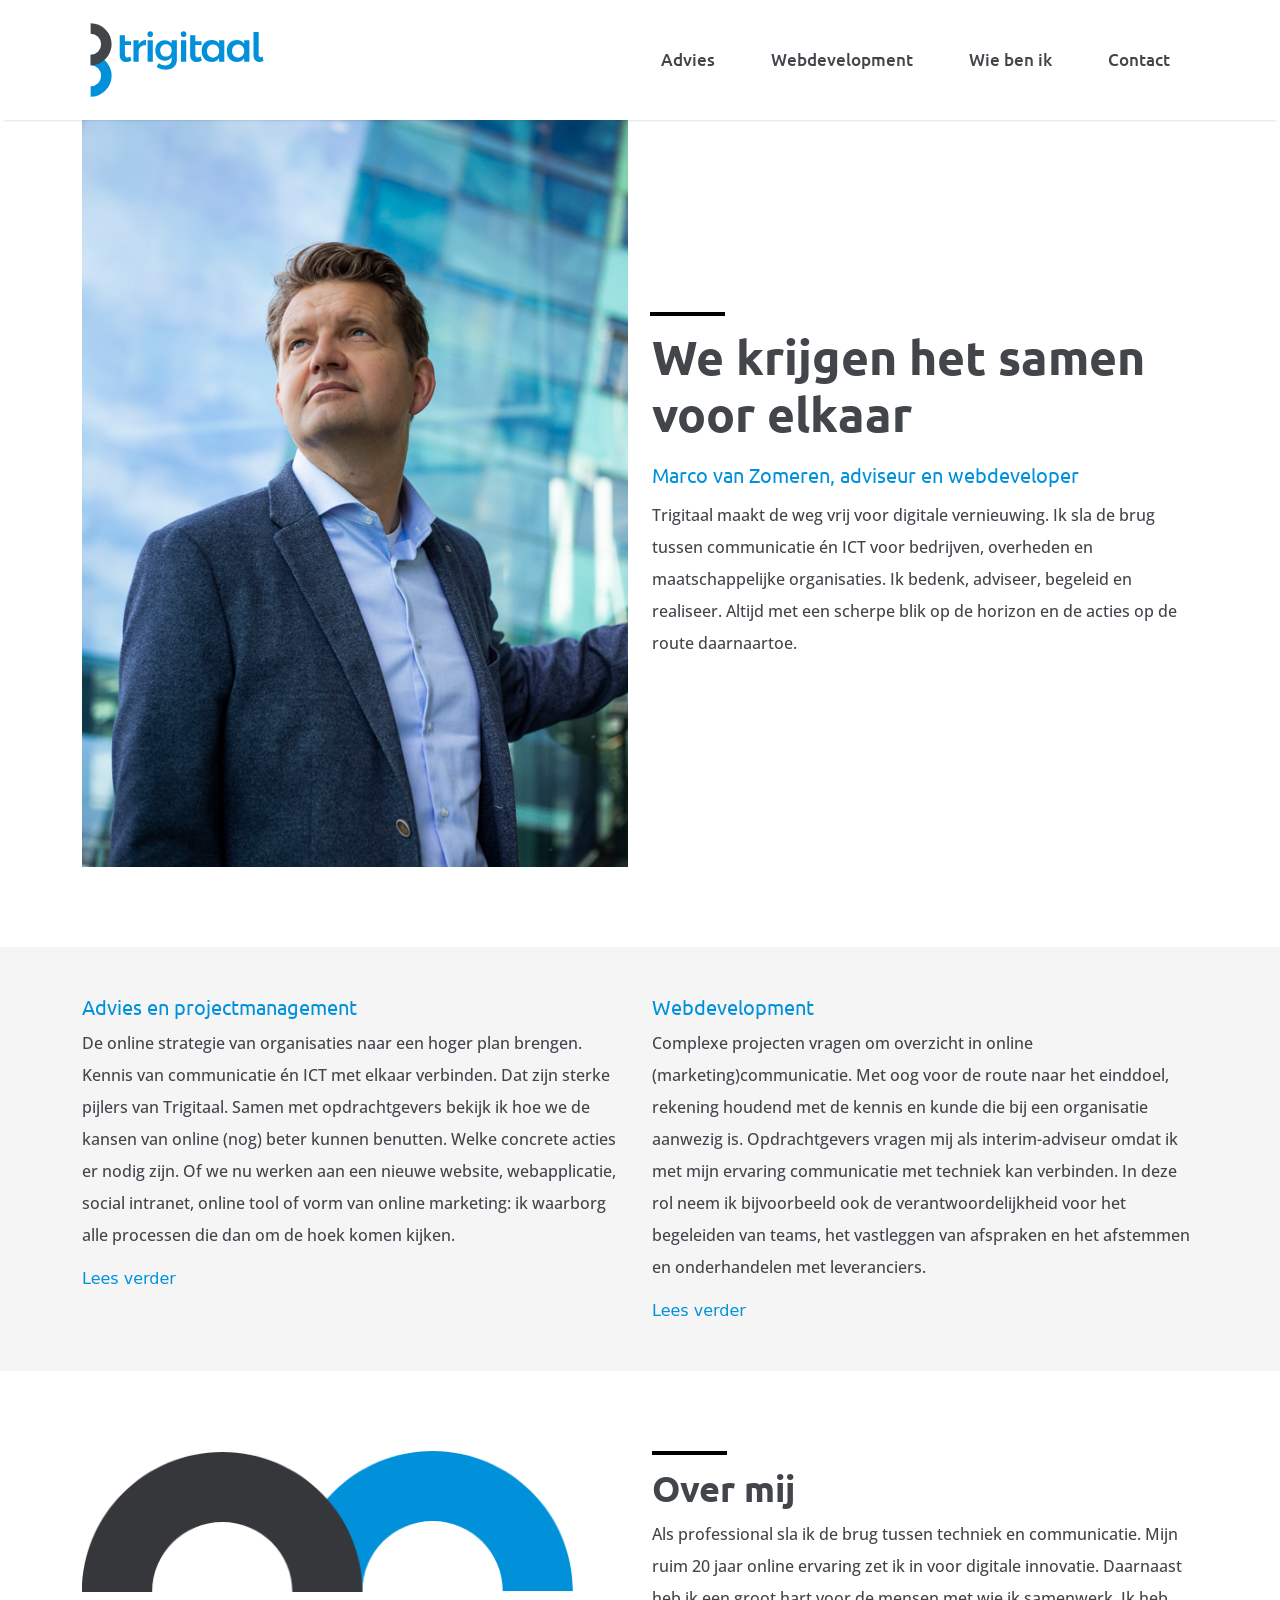
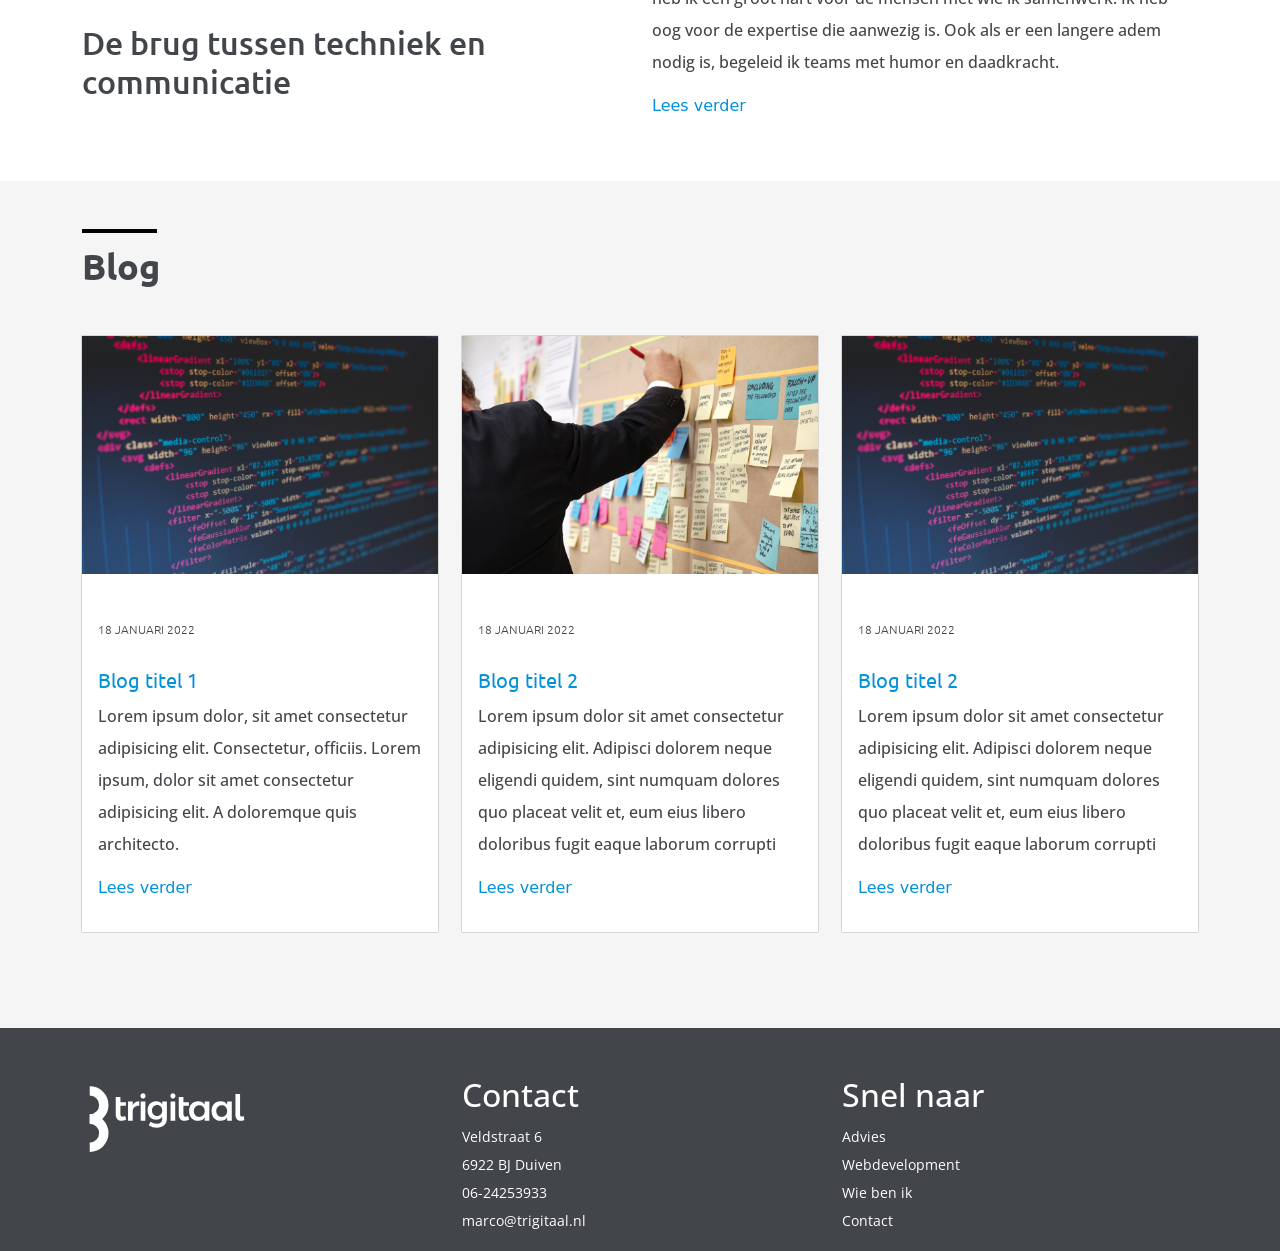
==== index.html @ 18cafe53 "Eerste versie op basis van trigitaal2" ====
<!DOCTYPE html>
<html lang="en">
<head>
    <meta charset="UTF-8">
    <meta http-equiv="X-UA-Compatible" content="IE=edge">
    <meta name="viewport" content="width=device-width, initial-scale=1.0">
    <link rel="shortcut icon" href="assets/images/favicon_trigitaal.ico" type="image/x-icon">
    <link rel="stylesheet" href="assets/css/bootstrap.min.css">
    <link rel="stylesheet" href="style.css">
    <link rel="preconnect" href="https://fonts.googleapis.com"> 
    <link rel="preconnect" href="https://fonts.gstatic.com" crossorigin> 
    <link href="https://fonts.googleapis.com/css2?family=Montserrat:wght@400;600&family=Open+Sans:wght@400&family=Ubuntu:wght@200;300;400;500;700&display=swap" rel="stylesheet">

    <title>Trigitaal - Homepage</title>
</head>
<body>  
  
<header>
    <nav class="navbar navbar-expand-lg navbar-light">
        <div class="container">
            <div class="navbar-brand">   
                <a href="#" class="logo">
                <img src="assets/images/logo-trigitaal.svg" alt="logo">
                </a>
            </div>      
                <button class="navbar-toggler" type="button" data-bs-toggle="collapse" data-bs-target="#mainNavbar" aria-controls="navbarSupportedContent" aria-expanded="false" aria-label="Toggle navigation">
                <span class="navbar-toggler-icon"></span>
                </button>
            <div class="collapse navbar-collapse justify-content-end" id="mainNavbar">
                <ul class="navbar-nav">
                    <li class="nav-item">
                        <a href="#advies" class="nav-link">Advies</a>
                    </li>
                    <li class="nav-item">
                        <a href="#webdevelopment" class="nav-link">Webdevelopment</a>
                    </li>
                    <li class="nav-item">
                        <a href="#wie ben ik" class="nav-link">Wie ben ik</a>
                    </li>
                    <li class="nav-item">
                        <a href="#contact" class="nav-link">Contact</a>
                    </li>
                </ul>
            </div>             
        </div>
    </nav> 
</header>
<main>
    <section class="brandbox">
        <div class="container">  
            <div class="row align-items-center">
                <div class="col-md-6">
                    <img src="assets/images/foto_marco_home.jpg" alt="Foto Marco"  class="img-fluid">
                </div>
                    <div class="col-md-6">  
                        <div class="row">
                            <h1>We krijgen het samen voor elkaar</h1>
                        </div>
                        <div class="row mt-1">
                            <h2>Marco van Zomeren, adviseur en webdeveloper</h2>
                        </div>
                        <div class="row mt-1">
                            <p>Trigitaal maakt de weg vrij voor digitale vernieuwing. Ik sla de brug tussen communicatie én ICT voor bedrijven, overheden en maatschappelijke organisaties. Ik bedenk, adviseer, begeleid en realiseer. Altijd met een scherpe blik op de horizon en de acties op de route daarnaartoe.</p>
                        </div>
                    </div>
            </div>       
        </div>
    </section>
            
    <section class="two-columns block-background-grey">    
        <div class="container">
        <div class="row">
            <div class="col-md-6 mt-5 mb-5">
            <h2>Advies en projectmanagement</h2>
                    <p>De online strategie van organisaties naar een hoger plan brengen. Kennis van communicatie én ICT met elkaar verbinden. Dat zijn sterke pijlers van Trigitaal. Samen met opdrachtgevers bekijk ik hoe we de kansen van online (nog) beter kunnen benutten. Welke concrete acties er nodig zijn. Of we nu werken aan een nieuwe website, webapplicatie, social intranet, online tool of vorm van online marketing: ik waarborg alle processen die dan om de hoek komen kijken.</p>
                        <a href="" class="link">Lees verder</a>
            </div>
            <div class="col-md-6 mt-5 mb-5">                               
                    <h2>Webdevelopment</h2>
                    <p>Complexe projecten vragen om overzicht in online (marketing)communicatie. Met oog voor de route naar het einddoel, rekening houdend met de kennis en kunde die bij een organisatie aanwezig is. Opdrachtgevers vragen mij als interim-adviseur omdat ik met mijn ervaring communicatie met techniek kan verbinden. In deze rol neem ik bijvoorbeeld ook de verantwoordelijkheid voor het begeleiden van teams, het vastleggen van afspraken en het afstemmen en onderhandelen met leveranciers.</p>
                    <a href="" class="link">Lees verder</a>
                </div>
        </div>           
            </div>
    </section> 

    <section class="two-columns">   
        <div class="container mb-5">
            <div class="row">
            <div class="col-md-6">
                <img src="assets/images/brug.png" alt="brug figuur" width="90%"">
                <h4>De brug tussen techniek en communicatie</h4>
            </div>
            <div class="col-md-6">                               
                <h3>Over mij</h3>
                <p>Als professional sla ik de brug tussen techniek en communicatie. Mijn ruim 20 jaar online ervaring zet ik in voor digitale innovatie. Daarnaast heb ik een groot hart voor de mensen met wie ik samenwerk. Ik heb oog voor de expertise die aanwezig is. Ook als er een langere adem nodig is, begeleid ik teams met humor en daadkracht.</p>
                <a href="" class="link">Lees verder</a>
            </div>
            </div>   
        </div>
    </section>  


    <section class="blog block-background-grey pt-5 pb-5">
        <div class="container">
            <h3>Blog</h3>
            <div class="row mt-5">
                <div class="col-lg-4 mb-5">
                    <div class="card">
                        <div class="card-img">
                    <img src="assets/images/programmeercode.jpg" alt="" class="card-img-top">
                    </div>
                    <div class="card-body">
                        <div class="card-date"><h4>18 JANUARI 2022</h4></div>
                       <div class="card-title"><h2>Blog titel 1</h2></div> 
                        <div class="card-text"><p>Lorem ipsum dolor, sit amet consectetur adipisicing elit. Consectetur, officiis. Lorem ipsum, dolor sit amet consectetur adipisicing elit. A doloremque quis architecto. </p></div>
                        <a href="" class="link">Lees verder</a>
                    </div>
                </div>
            </div>
            <div class="col-lg-4 mb-5">
                <div class="card">
                    <div class="card-img">
                    <img src="assets/images/scrumboard.jpg" alt="" class="card-img-top">
                </div>
                    <div class="card-body">
                        <div class="card-date"><h4>18 JANUARI 2022</h4></div>
                       <div class="card-title"><h2>Blog titel 2</h2></div> 
                        <div class="card-text">
                            <p>Lorem ipsum dolor sit amet consectetur adipisicing elit. Adipisci dolorem neque eligendi quidem, sint numquam dolores quo placeat velit et, eum eius libero doloribus fugit eaque laborum corrupti</p></div>
                        <div><a href="" class="link">Lees verder</a></div>
                    </div>
                </div>
            </div>
            <div class="col-lg-4 mb-5">
                <div class="card">
                    <div class="card-img">
                    <img src="assets/images/programmeercode.jpg" alt="" class="card-img-top">
                </div>
                    <div class="card-body">
                        <div class="card-date"><h4>18 JANUARI 2022</h4></div>
                       <div class="card-title"><h2>Blog titel 2</h2></div> 
                        <div class="card-text">
                            <p>Lorem ipsum dolor sit amet consectetur adipisicing elit. Adipisci dolorem neque eligendi quidem, sint numquam dolores quo placeat velit et, eum eius libero doloribus fugit eaque laborum corrupti</p></div>
                        <div><a href="" class="link">Lees verder</a></div>
                    </div>
                </div>
            </div>
        </div>
    </div>
</section>
</main>

  
<footer class="footer">   
    <div class="container">
        <div class="row">
            <div class="col-md-4 mt-5">
                <img src="assets/images/logo-wit.svg" alt="logo" width="170">
            </div>
            <div class="col-md-4 mt-5">                            
            <div><h2>Contact</h2></div>
                <p>Veldstraat 6<br>
                6922 BJ  Duiven<br>
                06-24253933<br>
                marco@trigitaal.nl</p>
            </div>
        
            <div class="col-md-4 mt-5">                            
                <div><h2>Snel naar</h2></div>
                    <p>Advies<br>
                    Webdevelopment<br>
                    Wie ben ik<br>
                    Contact</p>
        </div>
        </div>   
    </div>
</footer>  

    <script src="assets/js/bootstrap.min.js"></script>
    <script src="assets/js/jquery-3.6.0.min.js"></script>
    <script src="assets/js/main-script.js"></script>  

</body>
</html>
---- style.css ----
/* Variables */
:root {
    --color-dark: #42454a;
    --color-lightblue: #0091DA;
    --color-grey: #f5f5f5;
  }

  /* Main */
  
  main p {  
    font-family: "Open Sans", sans-serif;
    font-size: 16px; 
    font-weight: 500;
    line-height: 32px;
    color: var(--color-dark);
  }

  main h1 {
    display: block;
    font-family: "Ubuntu", Helvetica, sans-serif;
    color: var(--color-dark);
    font-weight: 800;
    font-size: 2.25rem;
    margin-left: 0;
    margin-bottom: 1rem;
    margin-top: 4rem;
    padding-top: 2rem;
    
  }

  main h2 {
    font-family: "Ubuntu", Helvetica, sans-serif;
    color: var(--color-lightblue);
    font-weight: 400;
    font-size: 1.25rem;
  }

  main h3 {
    font-family: "Ubuntu", Helvetica, sans-serif;
    color: var(--color-dark);
    font-size: 2.25rem;
    font-weight: 600;
    padding-top: 1rem;
    background-image: url('assets/images/divider_black.png'); 
    background-repeat: no-repeat;
    background-position: top left; 
  }

  main h4 {
    font-family: "Ubuntu", Helvetica, sans-serif;
    color: var(--color-dark);
    font-size: 2rem;
    font-weight: 500;
    margin-top: 2rem;
    margin-bottom:4rem; 
  }  

  a {
    color: var(--color-lightblue);
    text-decoration: none;
  }
	
  a: hover {
    color: var(--color-black);
    text-decoration: none;
  }

  /* Navbar */
	.navbar-light .navbar-nav .nav-link {
    color: var(--color-dark);
    font-family: "Ubuntu", Helvetica, sans-serif; 
    font-size: 17px; 
    font-weight: 500;
    align-items: left;}

  .navbar-light .navbar-toggler {
    border: 0;
    color: #fff;
  }

  .navbar-light .navbar-nav .nav-link:hover{
    color: var(--color-lightblue);  
  }

  .navbar {
    box-shadow: 0 2px 4px -4px var(--color-dark);
  }


	.logo img{width: 190px;margin: 0;}
	  

  /* Block background grey */

  .block-background-grey {
    background-color: var(--color-grey);
  }

  /* Content */
  
  .two-columns {
    margin-top:5rem
  }

  /* Card */
	.card {
    padding:0rem; 
    height: 100%; 
    background-color: #fff;
    border-radius: 0px; 
    box-shadow: 0px 0px 1px var(--color-dark);
    border: 0; 
    
  }
	.card-top {
    position: relative;
  }
	.card-img img{
    border-radius: 0px 0px 0px 0px;
  }
  

  .card-title {
    padding-top:1rem;
  }
	.card-body {
    padding:1rem;
    margin-bottom: 1rem;
  }
  .card h4 {
      font-size: 0.75rem;
      font-weight: 300;
      margin-bottom: 1rem;
      margin-top: 2rem; 
    }  
    
    /* Cases */

    .cases-card-body {
      padding:1rem;
      margin-top: -6rem; 
      margin-bottom: 1rem;
    }
    .cases-card-img-top {
      width: initial;
      height: initial;
      margin-top: -26px;
      float: right;  
  }

	  /* Footer */

	.footer {
    background-color: var(--color-dark);
    font-family: "Open Sans", sans-serif;
    font-size: 14px; 
    font-weight: 400;
    line-height: 28px;
    color: #fff;
  }

    /* Media queries*/

  @media (min-width:576px){
    
    
  }

  @media (min-width:768px){

    .navbar-nav > li{
      padding-left:20px;
      padding-right:20px;
    } 
    main h4 {
      font-family: "Ubuntu", Helvetica, sans-serif;
      color: var(--color-dark);
      font-size: 2rem;
      font-weight: 500;
      margin-top: 2rem; 
      margin-bottom: 2rem;
  }
  @media (min-width:992px){
    
      
  }

  @media (min-width:1200px){
    main h1 {
      font-size: 3rem;
      margin-left: 0;
      margin-bottom: 1rem;
      margin-top: 4rem;
      padding-top: 1rem;
      background-image: url('assets/images/divider_black.png'); 
      background-repeat: no-repeat;
      background-position: top left; 
      background-position-y: 0px;
      background-position-x: 10px;
    }  
    
  }

  @media (min-width:1400px){
    .navbar-nav > li{
      padding-left:35px;
      padding-right: 35px;
    }
  
    
  }
  
  @media (min-width:1600px){
   
  
    
  }
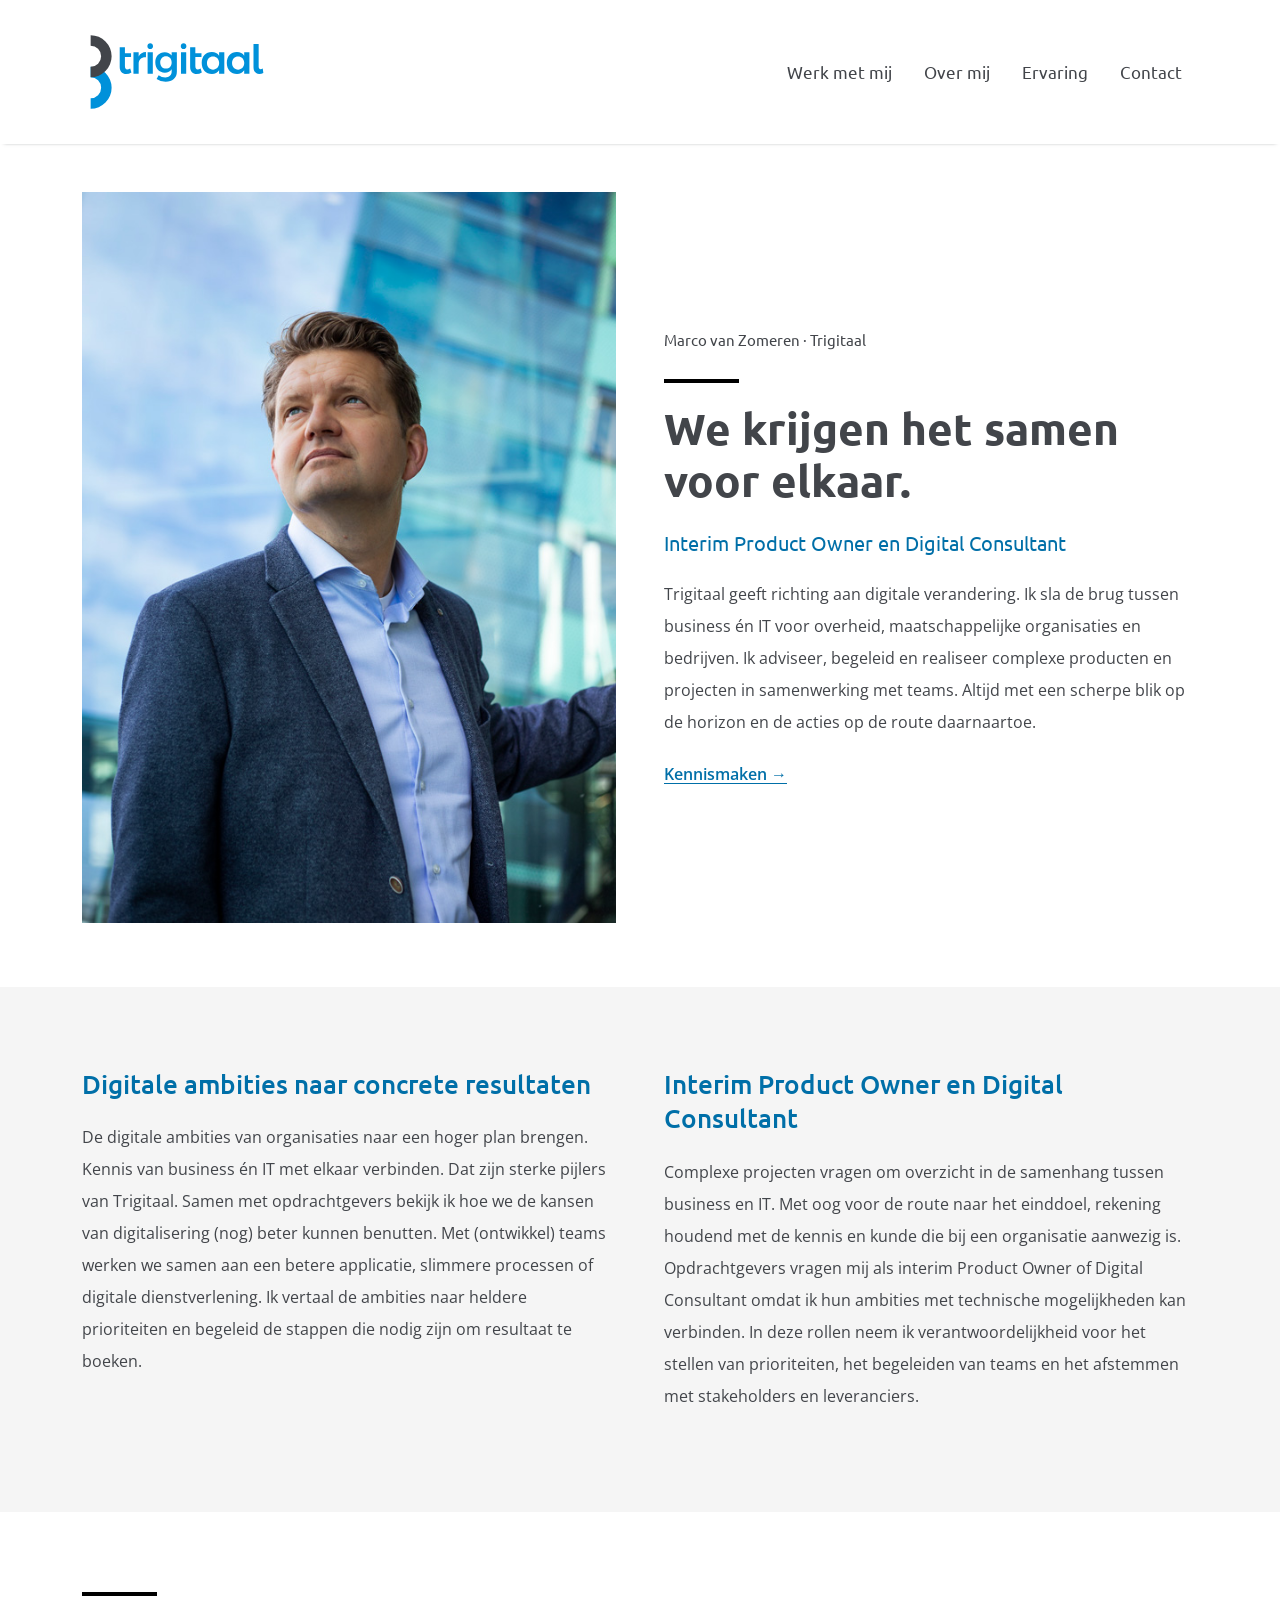
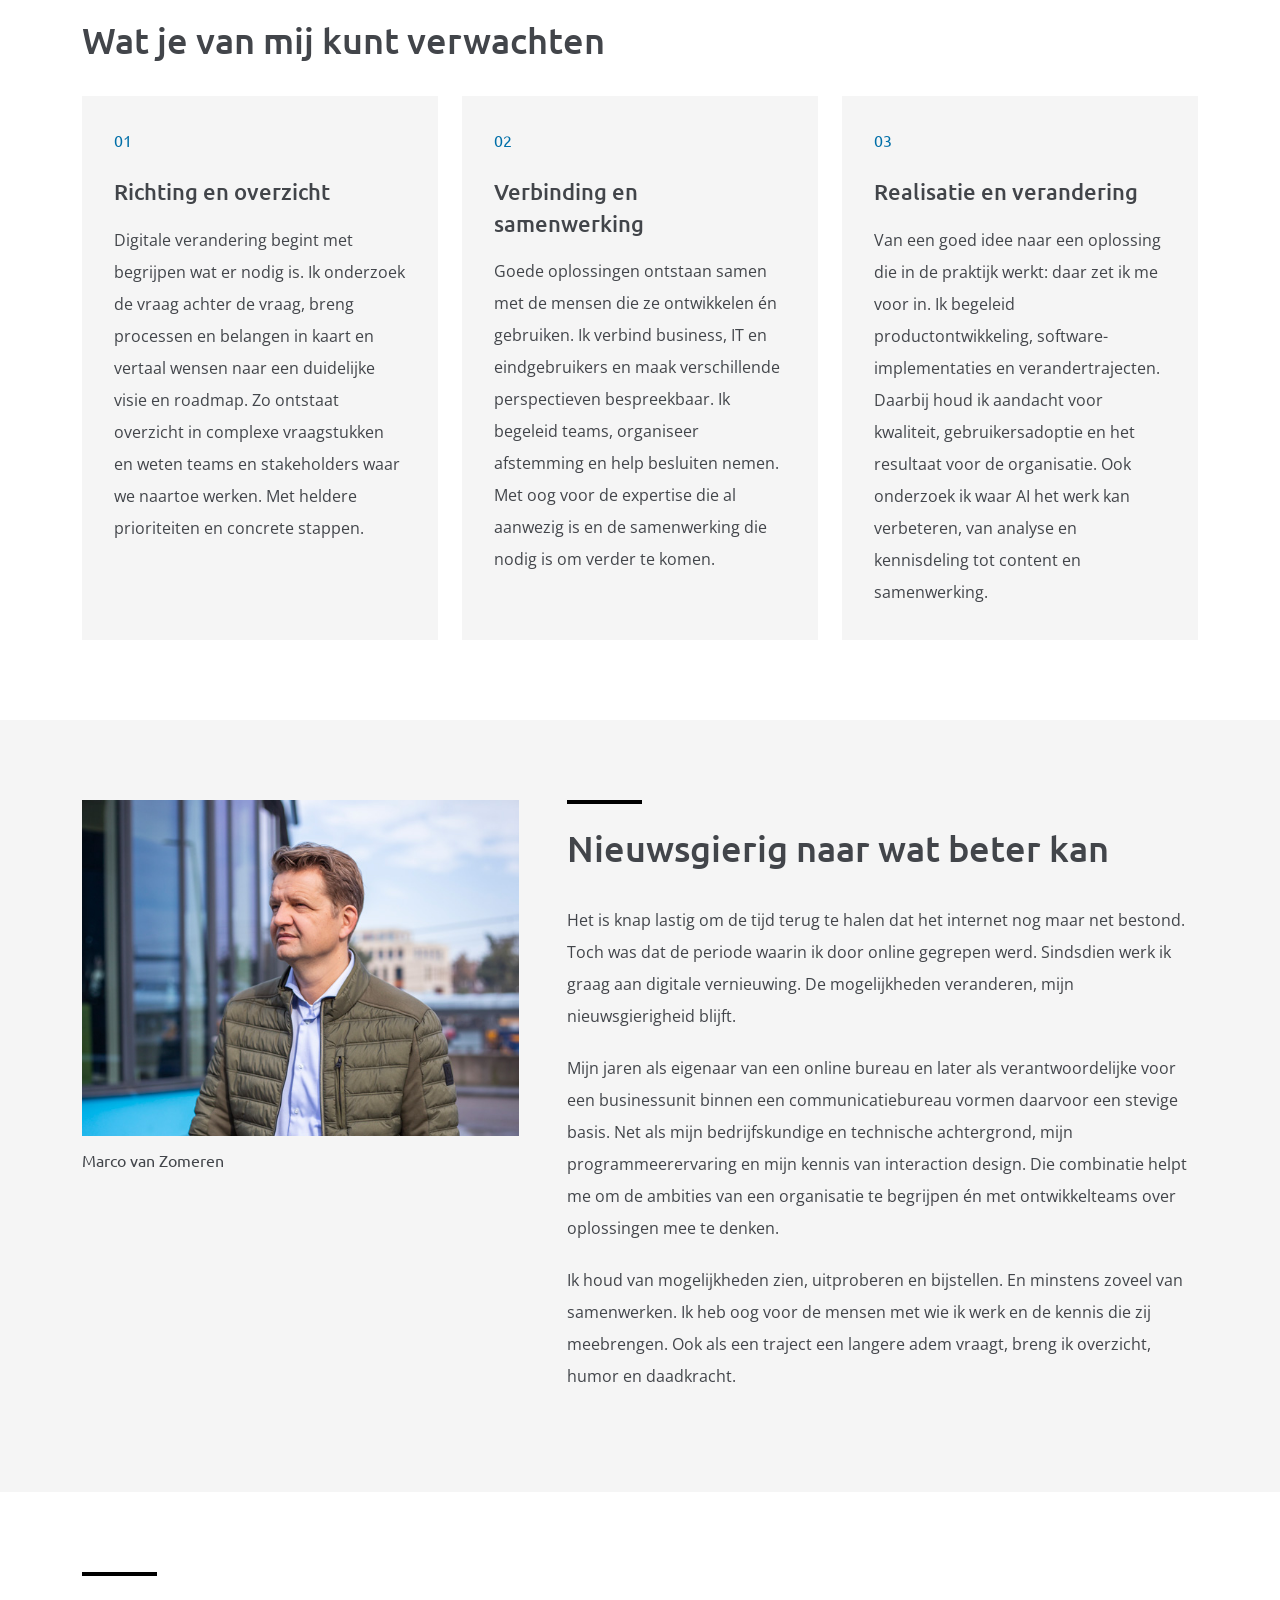
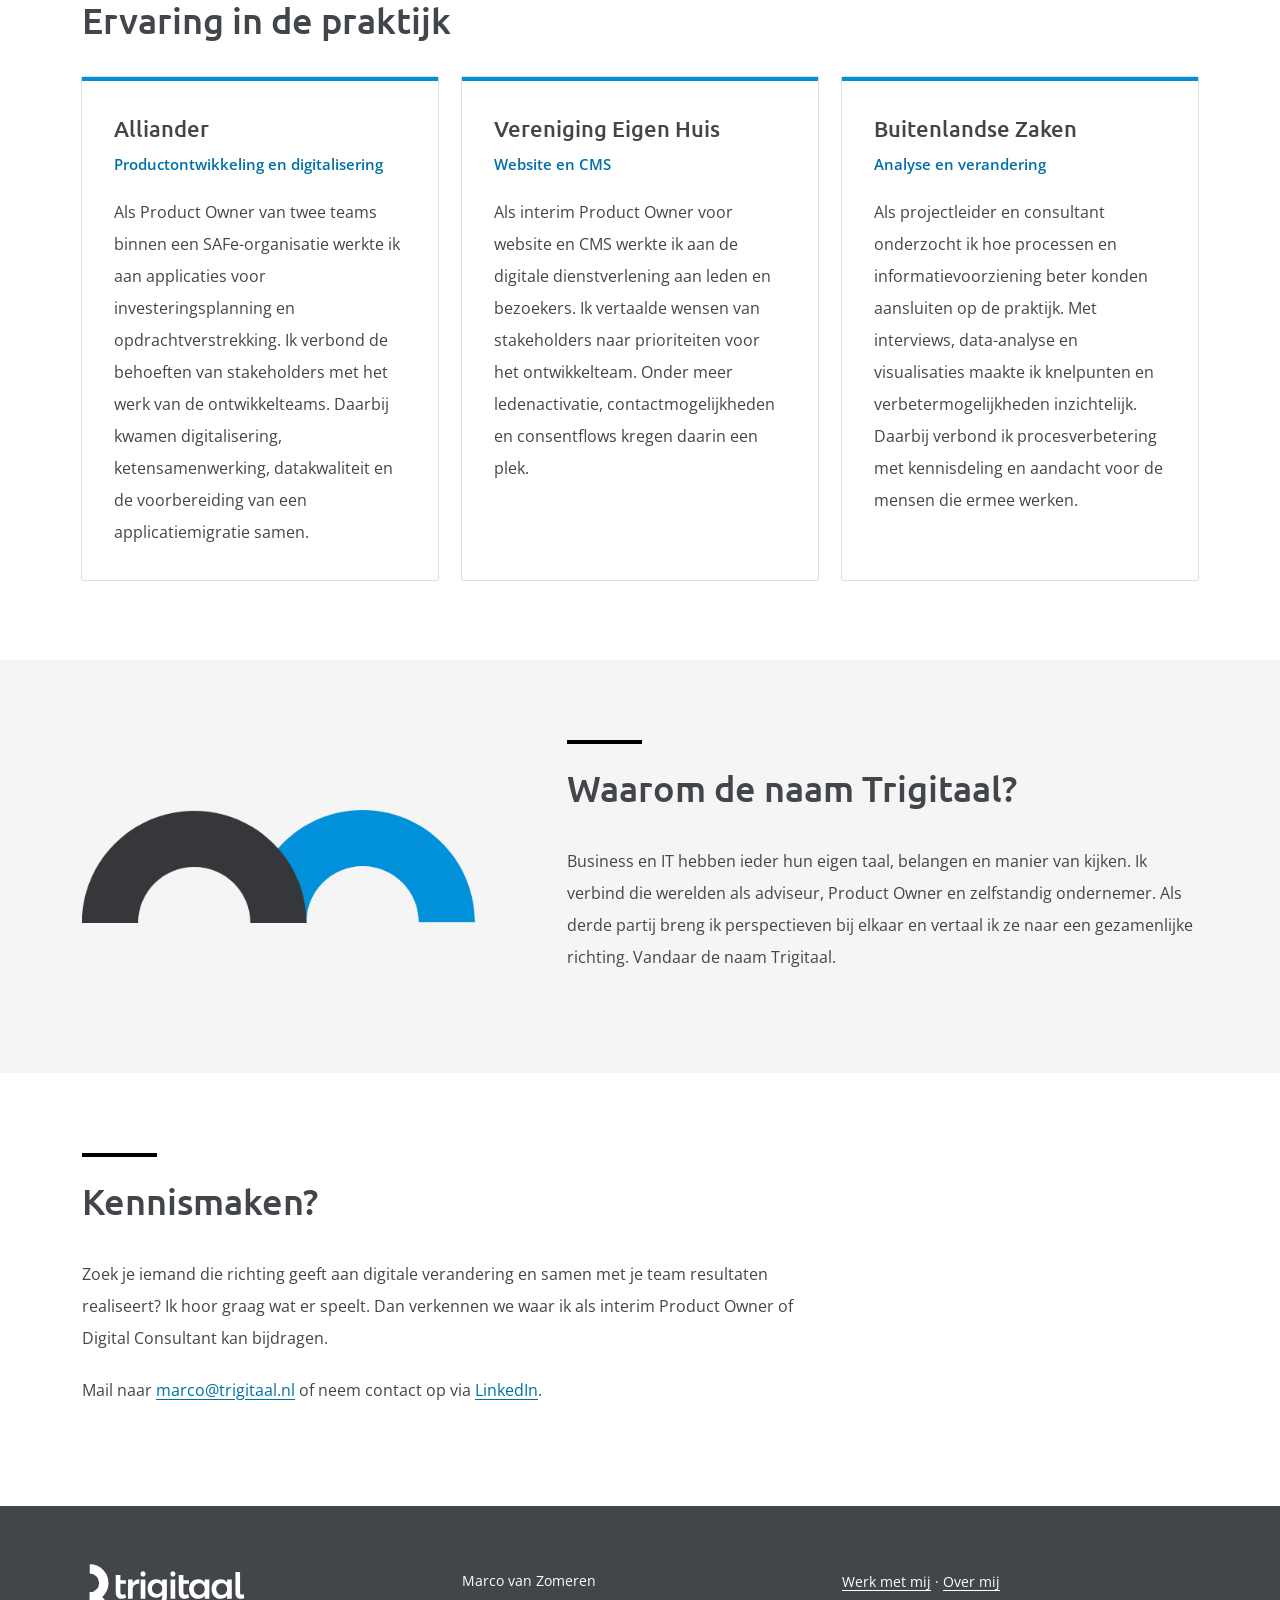
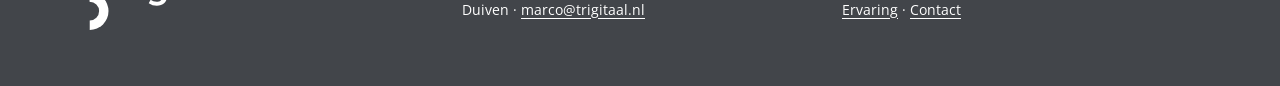
==== commit bc02c9b0: "Maak Trigitaal-onepager met goedgekeurde teksten en cases" ====
--- a/index.html
+++ b/index.html
@@ -1,185 +1,67 @@
 <!DOCTYPE html>
-<html lang="en">
+<html lang="nl">
 <head>
-    <meta charset="UTF-8">
-    <meta http-equiv="X-UA-Compatible" content="IE=edge">
-    <meta name="viewport" content="width=device-width, initial-scale=1.0">
-    <link rel="shortcut icon" href="assets/images/favicon_trigitaal.ico" type="image/x-icon">
-    <link rel="stylesheet" href="assets/css/bootstrap.min.css">
-    <link rel="stylesheet" href="style.css">
-    <link rel="preconnect" href="https://fonts.googleapis.com"> 
-    <link rel="preconnect" href="https://fonts.gstatic.com" crossorigin> 
-    <link href="https://fonts.googleapis.com/css2?family=Montserrat:wght@400;600&family=Open+Sans:wght@400&family=Ubuntu:wght@200;300;400;500;700&display=swap" rel="stylesheet">
-
-    <title>Trigitaal - Homepage</title>
+  <meta charset="UTF-8">
+  <meta name="viewport" content="width=device-width, initial-scale=1">
+  <title>Trigitaal | Marco van Zomeren — Product Owner en Digital Consultant</title>
+  <meta name="description" content="Marco van Zomeren verbindt business en IT als interim Product Owner en Digital Consultant. Richting, samenwerking en resultaat bij digitale verandering.">
+  <link rel="icon" href="assets/images/favicon_trigitaal.ico">
+  <link rel="stylesheet" href="assets/css/bootstrap.min.css">
+  <link rel="preconnect" href="https://fonts.googleapis.com">
+  <link rel="preconnect" href="https://fonts.gstatic.com" crossorigin>
+  <link href="https://fonts.googleapis.com/css2?family=Open+Sans:wght@400;600&family=Ubuntu:wght@400;500;700&display=swap" rel="stylesheet">
+  <link rel="stylesheet" href="style.css">
 </head>
-<body>  
-  
+<body>
+<a class="skip-link" href="#inhoud">Direct naar inhoud</a>
 <header>
-    <nav class="navbar navbar-expand-lg navbar-light">
-        <div class="container">
-            <div class="navbar-brand">   
-                <a href="#" class="logo">
-                <img src="assets/images/logo-trigitaal.svg" alt="logo">
-                </a>
-            </div>      
-                <button class="navbar-toggler" type="button" data-bs-toggle="collapse" data-bs-target="#mainNavbar" aria-controls="navbarSupportedContent" aria-expanded="false" aria-label="Toggle navigation">
-                <span class="navbar-toggler-icon"></span>
-                </button>
-            <div class="collapse navbar-collapse justify-content-end" id="mainNavbar">
-                <ul class="navbar-nav">
-                    <li class="nav-item">
-                        <a href="#advies" class="nav-link">Advies</a>
-                    </li>
-                    <li class="nav-item">
-                        <a href="#webdevelopment" class="nav-link">Webdevelopment</a>
-                    </li>
-                    <li class="nav-item">
-                        <a href="#wie ben ik" class="nav-link">Wie ben ik</a>
-                    </li>
-                    <li class="nav-item">
-                        <a href="#contact" class="nav-link">Contact</a>
-                    </li>
-                </ul>
-            </div>             
-        </div>
-    </nav> 
+  <nav class="navbar navbar-expand-lg navbar-light" aria-label="Hoofdnavigatie">
+    <div class="container">
+      <a class="navbar-brand logo" href="#inhoud" aria-label="Trigitaal, naar het begin"><img src="assets/images/logo-trigitaal.svg" alt="Trigitaal" width="190"></a>
+      <button class="navbar-toggler" type="button" data-bs-toggle="collapse" data-bs-target="#mainNavbar" aria-controls="mainNavbar" aria-expanded="false" aria-label="Menu openen of sluiten"><span class="navbar-toggler-icon"></span></button>
+      <div class="collapse navbar-collapse justify-content-end" id="mainNavbar"><ul class="navbar-nav"><li class="nav-item"><a class="nav-link" href="#werk-met-mij">Werk met mij</a></li><li class="nav-item"><a class="nav-link" href="#over-mij">Over mij</a></li><li class="nav-item"><a class="nav-link" href="#ervaring">Ervaring</a></li><li class="nav-item"><a class="nav-link" href="#contact">Contact</a></li></ul></div>
+    </div>
+  </nav>
 </header>
-<main>
-    <section class="brandbox">
-        <div class="container">  
-            <div class="row align-items-center">
-                <div class="col-md-6">
-                    <img src="assets/images/foto_marco_home.jpg" alt="Foto Marco"  class="img-fluid">
-                </div>
-                    <div class="col-md-6">  
-                        <div class="row">
-                            <h1>We krijgen het samen voor elkaar</h1>
-                        </div>
-                        <div class="row mt-1">
-                            <h2>Marco van Zomeren, adviseur en webdeveloper</h2>
-                        </div>
-                        <div class="row mt-1">
-                            <p>Trigitaal maakt de weg vrij voor digitale vernieuwing. Ik sla de brug tussen communicatie én ICT voor bedrijven, overheden en maatschappelijke organisaties. Ik bedenk, adviseer, begeleid en realiseer. Altijd met een scherpe blik op de horizon en de acties op de route daarnaartoe.</p>
-                        </div>
-                    </div>
-            </div>       
-        </div>
-    </section>
-            
-    <section class="two-columns block-background-grey">    
-        <div class="container">
-        <div class="row">
-            <div class="col-md-6 mt-5 mb-5">
-            <h2>Advies en projectmanagement</h2>
-                    <p>De online strategie van organisaties naar een hoger plan brengen. Kennis van communicatie én ICT met elkaar verbinden. Dat zijn sterke pijlers van Trigitaal. Samen met opdrachtgevers bekijk ik hoe we de kansen van online (nog) beter kunnen benutten. Welke concrete acties er nodig zijn. Of we nu werken aan een nieuwe website, webapplicatie, social intranet, online tool of vorm van online marketing: ik waarborg alle processen die dan om de hoek komen kijken.</p>
-                        <a href="" class="link">Lees verder</a>
-            </div>
-            <div class="col-md-6 mt-5 mb-5">                               
-                    <h2>Webdevelopment</h2>
-                    <p>Complexe projecten vragen om overzicht in online (marketing)communicatie. Met oog voor de route naar het einddoel, rekening houdend met de kennis en kunde die bij een organisatie aanwezig is. Opdrachtgevers vragen mij als interim-adviseur omdat ik met mijn ervaring communicatie met techniek kan verbinden. In deze rol neem ik bijvoorbeeld ook de verantwoordelijkheid voor het begeleiden van teams, het vastleggen van afspraken en het afstemmen en onderhandelen met leveranciers.</p>
-                    <a href="" class="link">Lees verder</a>
-                </div>
-        </div>           
-            </div>
-    </section> 
-
-    <section class="two-columns">   
-        <div class="container mb-5">
-            <div class="row">
-            <div class="col-md-6">
-                <img src="assets/images/brug.png" alt="brug figuur" width="90%"">
-                <h4>De brug tussen techniek en communicatie</h4>
-            </div>
-            <div class="col-md-6">                               
-                <h3>Over mij</h3>
-                <p>Als professional sla ik de brug tussen techniek en communicatie. Mijn ruim 20 jaar online ervaring zet ik in voor digitale innovatie. Daarnaast heb ik een groot hart voor de mensen met wie ik samenwerk. Ik heb oog voor de expertise die aanwezig is. Ook als er een langere adem nodig is, begeleid ik teams met humor en daadkracht.</p>
-                <a href="" class="link">Lees verder</a>
-            </div>
-            </div>   
-        </div>
-    </section>  
-
-
-    <section class="blog block-background-grey pt-5 pb-5">
-        <div class="container">
-            <h3>Blog</h3>
-            <div class="row mt-5">
-                <div class="col-lg-4 mb-5">
-                    <div class="card">
-                        <div class="card-img">
-                    <img src="assets/images/programmeercode.jpg" alt="" class="card-img-top">
-                    </div>
-                    <div class="card-body">
-                        <div class="card-date"><h4>18 JANUARI 2022</h4></div>
-                       <div class="card-title"><h2>Blog titel 1</h2></div> 
-                        <div class="card-text"><p>Lorem ipsum dolor, sit amet consectetur adipisicing elit. Consectetur, officiis. Lorem ipsum, dolor sit amet consectetur adipisicing elit. A doloremque quis architecto. </p></div>
-                        <a href="" class="link">Lees verder</a>
-                    </div>
-                </div>
-            </div>
-            <div class="col-lg-4 mb-5">
-                <div class="card">
-                    <div class="card-img">
-                    <img src="assets/images/scrumboard.jpg" alt="" class="card-img-top">
-                </div>
-                    <div class="card-body">
-                        <div class="card-date"><h4>18 JANUARI 2022</h4></div>
-                       <div class="card-title"><h2>Blog titel 2</h2></div> 
-                        <div class="card-text">
-                            <p>Lorem ipsum dolor sit amet consectetur adipisicing elit. Adipisci dolorem neque eligendi quidem, sint numquam dolores quo placeat velit et, eum eius libero doloribus fugit eaque laborum corrupti</p></div>
-                        <div><a href="" class="link">Lees verder</a></div>
-                    </div>
-                </div>
-            </div>
-            <div class="col-lg-4 mb-5">
-                <div class="card">
-                    <div class="card-img">
-                    <img src="assets/images/programmeercode.jpg" alt="" class="card-img-top">
-                </div>
-                    <div class="card-body">
-                        <div class="card-date"><h4>18 JANUARI 2022</h4></div>
-                       <div class="card-title"><h2>Blog titel 2</h2></div> 
-                        <div class="card-text">
-                            <p>Lorem ipsum dolor sit amet consectetur adipisicing elit. Adipisci dolorem neque eligendi quidem, sint numquam dolores quo placeat velit et, eum eius libero doloribus fugit eaque laborum corrupti</p></div>
-                        <div><a href="" class="link">Lees verder</a></div>
-                    </div>
-                </div>
-            </div>
-        </div>
-    </div>
-</section>
+<main id="inhoud" tabindex="-1">
+  <section class="brandbox" aria-labelledby="intro-title">
+    <div class="container"><div class="row align-items-center g-4 g-lg-5">
+      <div class="col-md-6"><img class="hero-photo" src="assets/images/foto_marco_home.jpg" alt="Marco van Zomeren" width="600" height="821" fetchpriority="high"></div>
+      <div class="col-md-6 hero-copy"><p class="eyebrow">Marco van Zomeren · Trigitaal</p><h1 id="intro-title">We krijgen het samen voor elkaar.</h1><p class="role">Interim Product Owner en Digital Consultant</p><p>Trigitaal geeft richting aan digitale verandering. Ik sla de brug tussen business én IT voor overheid, maatschappelijke organisaties en bedrijven. Ik adviseer, begeleid en realiseer complexe producten en projecten in samenwerking met teams. Altijd met een scherpe blik op de horizon en de acties op de route daarnaartoe.</p><a class="contact-link" href="#contact">Kennismaken <span aria-hidden="true">→</span></a></div>
+    </div></div>
+  </section>
+  <section id="werk-met-mij" class="section block-background-grey" aria-label="Werk met mij">
+    <div class="container"><div class="row g-4 g-lg-5"><article class="col-lg-6"><h2>Digitale ambities naar concrete resultaten</h2><p>De digitale ambities van organisaties naar een hoger plan brengen. Kennis van business én IT met elkaar verbinden. Dat zijn sterke pijlers van Trigitaal. Samen met opdrachtgevers bekijk ik hoe we de kansen van digitalisering (nog) beter kunnen benutten. Met (ontwikkel) teams werken we samen aan een betere applicatie, slimmere processen of digitale dienstverlening. Ik vertaal de ambities naar heldere prioriteiten en begeleid de stappen die nodig zijn om resultaat te boeken.</p></article>
+<article class="col-lg-6"><h2>Interim Product Owner en Digital Consultant</h2><p>Complexe projecten vragen om overzicht in de samenhang tussen business en IT. Met oog voor de route naar het einddoel, rekening houdend met de kennis en kunde die bij een organisatie aanwezig is. Opdrachtgevers vragen mij als interim Product Owner of Digital Consultant omdat ik hun ambities met technische mogelijkheden kan verbinden. In deze rollen neem ik verantwoordelijkheid voor het stellen van prioriteiten, het begeleiden van teams en het afstemmen met stakeholders en leveranciers.</p></article></div></div>
+  </section>
+  <section class="section" aria-labelledby="verwachten-title">
+    <div class="container"><h2 class="section-title" id="verwachten-title">Wat je van mij kunt verwachten</h2><div class="row g-4"><div class="col-lg-4"><article class="card contribution"><div class="card-body"><span class="card-number" aria-hidden="true">01</span><h3>Richting en overzicht</h3><p>Digitale verandering begint met begrijpen wat er nodig is. Ik onderzoek de vraag achter de vraag, breng processen en belangen in kaart en vertaal wensen naar een duidelijke visie en roadmap. Zo ontstaat overzicht in complexe vraagstukken en weten teams en stakeholders waar we naartoe werken. Met heldere prioriteiten en concrete stappen.</p></div></article></div>
+<div class="col-lg-4"><article class="card contribution"><div class="card-body"><span class="card-number" aria-hidden="true">02</span><h3>Verbinding en samenwerking</h3><p>Goede oplossingen ontstaan samen met de mensen die ze ontwikkelen én gebruiken. Ik verbind business, IT en eindgebruikers en maak verschillende perspectieven bespreekbaar. Ik begeleid teams, organiseer afstemming en help besluiten nemen. Met oog voor de expertise die al aanwezig is en de samenwerking die nodig is om verder te komen.</p></div></article></div>
+<div class="col-lg-4"><article class="card contribution"><div class="card-body"><span class="card-number" aria-hidden="true">03</span><h3>Realisatie en verandering</h3><p>Van een goed idee naar een oplossing die in de praktijk werkt: daar zet ik me voor in. Ik begeleid productontwikkeling, software-implementaties en verandertrajecten. Daarbij houd ik aandacht voor kwaliteit, gebruikersadoptie en het resultaat voor de organisatie. Ook onderzoek ik waar AI het werk kan verbeteren, van analyse en kennisdeling tot content en samenwerking.</p></div></article></div></div></div>
+  </section>
+  <section id="over-mij" class="section block-background-grey" aria-labelledby="over-title">
+    <div class="container"><div class="row g-4 g-lg-5 align-items-start">
+      <div class="col-lg-5"><figure><img class="about-photo" src="assets/images/foto_marco_wiebenik.jpg" alt="Portret van Marco van Zomeren" width="600" height="462" loading="lazy"><figcaption>Marco van Zomeren</figcaption></figure></div>
+      <div class="col-lg-7"><h2 class="section-title" id="over-title">Nieuwsgierig naar wat beter kan</h2><p>Het is knap lastig om de tijd terug te halen dat het internet nog maar net bestond. Toch was dat de periode waarin ik door online gegrepen werd. Sindsdien werk ik graag aan digitale vernieuwing. De mogelijkheden veranderen, mijn nieuwsgierigheid blijft.</p><p>Mijn jaren als eigenaar van een online bureau en later als verantwoordelijke voor een businessunit binnen een communicatiebureau vormen daarvoor een stevige basis. Net als mijn bedrijfskundige en technische achtergrond, mijn programmeerervaring en mijn kennis van interaction design. Die combinatie helpt me om de ambities van een organisatie te begrijpen én met ontwikkelteams over oplossingen mee te denken.</p><p>Ik houd van mogelijkheden zien, uitproberen en bijstellen. En minstens zoveel van samenwerken. Ik heb oog voor de mensen met wie ik werk en de kennis die zij meebrengen. Ook als een traject een langere adem vraagt, breng ik overzicht, humor en daadkracht.</p></div>
+    </div></div>
+  </section>
+  <section id="ervaring" class="section" aria-labelledby="ervaring-title">
+    <div class="container"><h2 class="section-title" id="ervaring-title">Ervaring in de praktijk</h2><div class="row g-4"><div class="col-lg-4"><article class="card case"><div class="card-body"><h3>Alliander</h3><p class="case-subtitle">Productontwikkeling en digitalisering</p><p>Als Product Owner van twee teams binnen een SAFe-organisatie werkte ik aan applicaties voor investeringsplanning en opdrachtverstrekking. Ik verbond de behoeften van stakeholders met het werk van de ontwikkelteams. Daarbij kwamen digitalisering, ketensamenwerking, datakwaliteit en de voorbereiding van een applicatiemigratie samen.</p></div></article></div>
+<div class="col-lg-4"><article class="card case"><div class="card-body"><h3>Vereniging Eigen Huis</h3><p class="case-subtitle">Website en CMS</p><p>Als interim Product Owner voor website en CMS werkte ik aan de digitale dienstverlening aan leden en bezoekers. Ik vertaalde wensen van stakeholders naar prioriteiten voor het ontwikkelteam. Onder meer ledenactivatie, contactmogelijkheden en consentflows kregen daarin een plek.</p></div></article></div>
+<div class="col-lg-4"><article class="card case"><div class="card-body"><h3>Buitenlandse Zaken</h3><p class="case-subtitle">Analyse en verandering</p><p>Als projectleider en consultant onderzocht ik hoe processen en informatievoorziening beter konden aansluiten op de praktijk. Met interviews, data-analyse en visualisaties maakte ik knelpunten en verbetermogelijkheden inzichtelijk. Daarbij verbond ik procesverbetering met kennisdeling en aandacht voor de mensen die ermee werken.</p></div></article></div></div></div>
+  </section>
+  <section class="section block-background-grey" aria-labelledby="naam-title">
+    <div class="container"><div class="row g-4 g-lg-5 align-items-center">
+      <div class="col-md-5"><img class="illustration" src="assets/images/brug.png" alt="" width="504" height="145" loading="lazy"></div>
+      <div class="col-md-7"><h2 class="section-title" id="naam-title">Waarom de naam Trigitaal?</h2><p>Business en IT hebben ieder hun eigen taal, belangen en manier van kijken. Ik verbind die werelden als adviseur, Product Owner en zelfstandig ondernemer. Als derde partij breng ik perspectieven bij elkaar en vertaal ik ze naar een gezamenlijke richting. Vandaar de naam Trigitaal.</p></div>
+    </div></div>
+  </section>
+  <section id="contact" class="section contact-section" aria-labelledby="contact-title">
+    <div class="container"><div class="row"><div class="col-lg-8"><h2 class="section-title" id="contact-title">Kennismaken?</h2><p>Zoek je iemand die richting geeft aan digitale verandering en samen met je team resultaten realiseert? Ik hoor graag wat er speelt. Dan verkennen we waar ik als interim Product Owner of Digital Consultant kan bijdragen.</p><p>Mail naar <a href="mailto:marco@trigitaal.nl">marco@trigitaal.nl</a> of neem contact op via <a href="https://www.linkedin.com/in/marcovanzomeren/">LinkedIn</a>.</p></div></div></div>
+  </section>
 </main>
-
-  
-<footer class="footer">   
-    <div class="container">
-        <div class="row">
-            <div class="col-md-4 mt-5">
-                <img src="assets/images/logo-wit.svg" alt="logo" width="170">
-            </div>
-            <div class="col-md-4 mt-5">                            
-            <div><h2>Contact</h2></div>
-                <p>Veldstraat 6<br>
-                6922 BJ  Duiven<br>
-                06-24253933<br>
-                marco@trigitaal.nl</p>
-            </div>
-        
-            <div class="col-md-4 mt-5">                            
-                <div><h2>Snel naar</h2></div>
-                    <p>Advies<br>
-                    Webdevelopment<br>
-                    Wie ben ik<br>
-                    Contact</p>
-        </div>
-        </div>   
-    </div>
-</footer>  
-
-    <script src="assets/js/bootstrap.min.js"></script>
-    <script src="assets/js/jquery-3.6.0.min.js"></script>
-    <script src="assets/js/main-script.js"></script>  
-
+<footer class="footer"><div class="container"><div class="row align-items-center g-4"><div class="col-md-4"><a href="#inhoud"><img src="assets/images/logo-wit.svg" alt="Trigitaal" width="170" loading="lazy"></a></div><div class="col-md-4"><p>Marco van Zomeren<br>Duiven · <a href="mailto:marco@trigitaal.nl">marco@trigitaal.nl</a></p></div><div class="col-md-4"><nav aria-label="Footernavigatie"><a href="#werk-met-mij">Werk met mij</a> · <a href="#over-mij">Over mij</a><br><a href="#ervaring">Ervaring</a> · <a href="#contact">Contact</a></nav></div></div></div></footer>
+<script src="assets/js/bootstrap.min.js"></script>
+<script src="assets/js/onepage.js"></script>
 </body>
-</html>+</html>
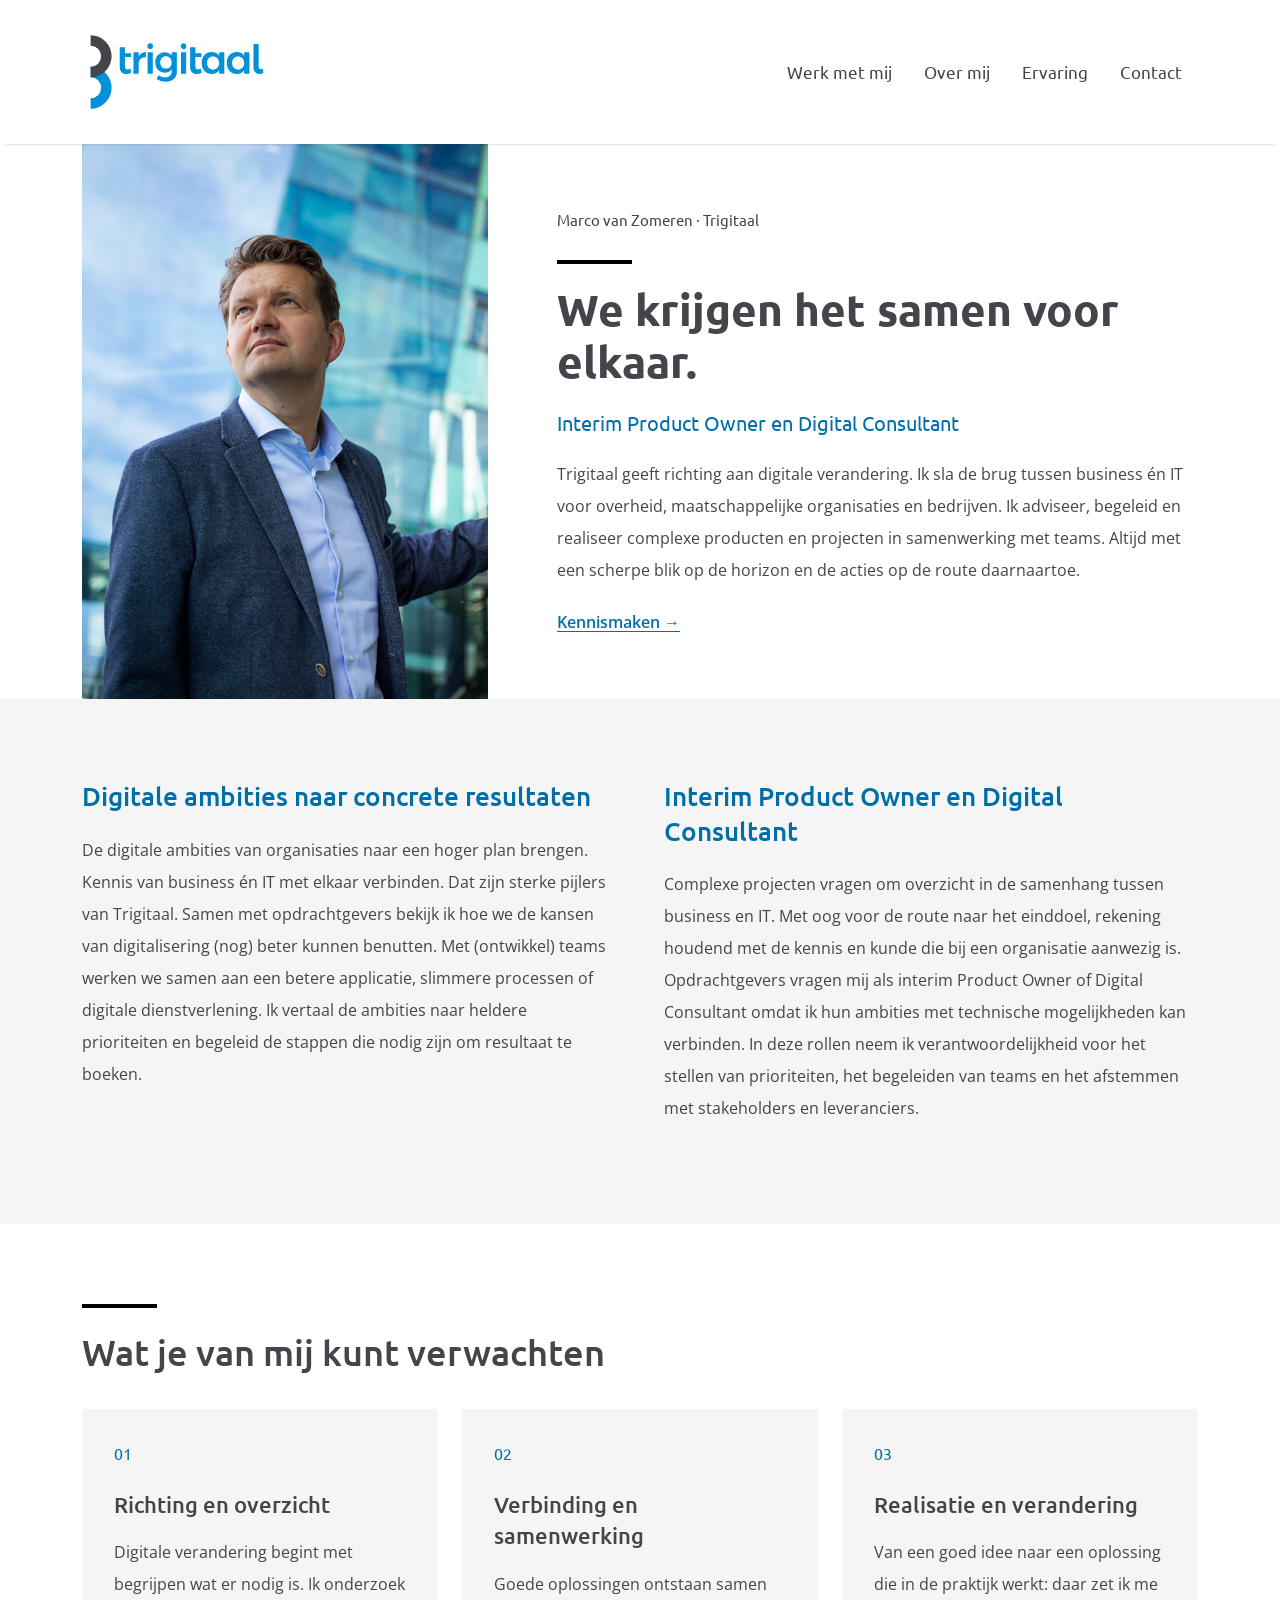
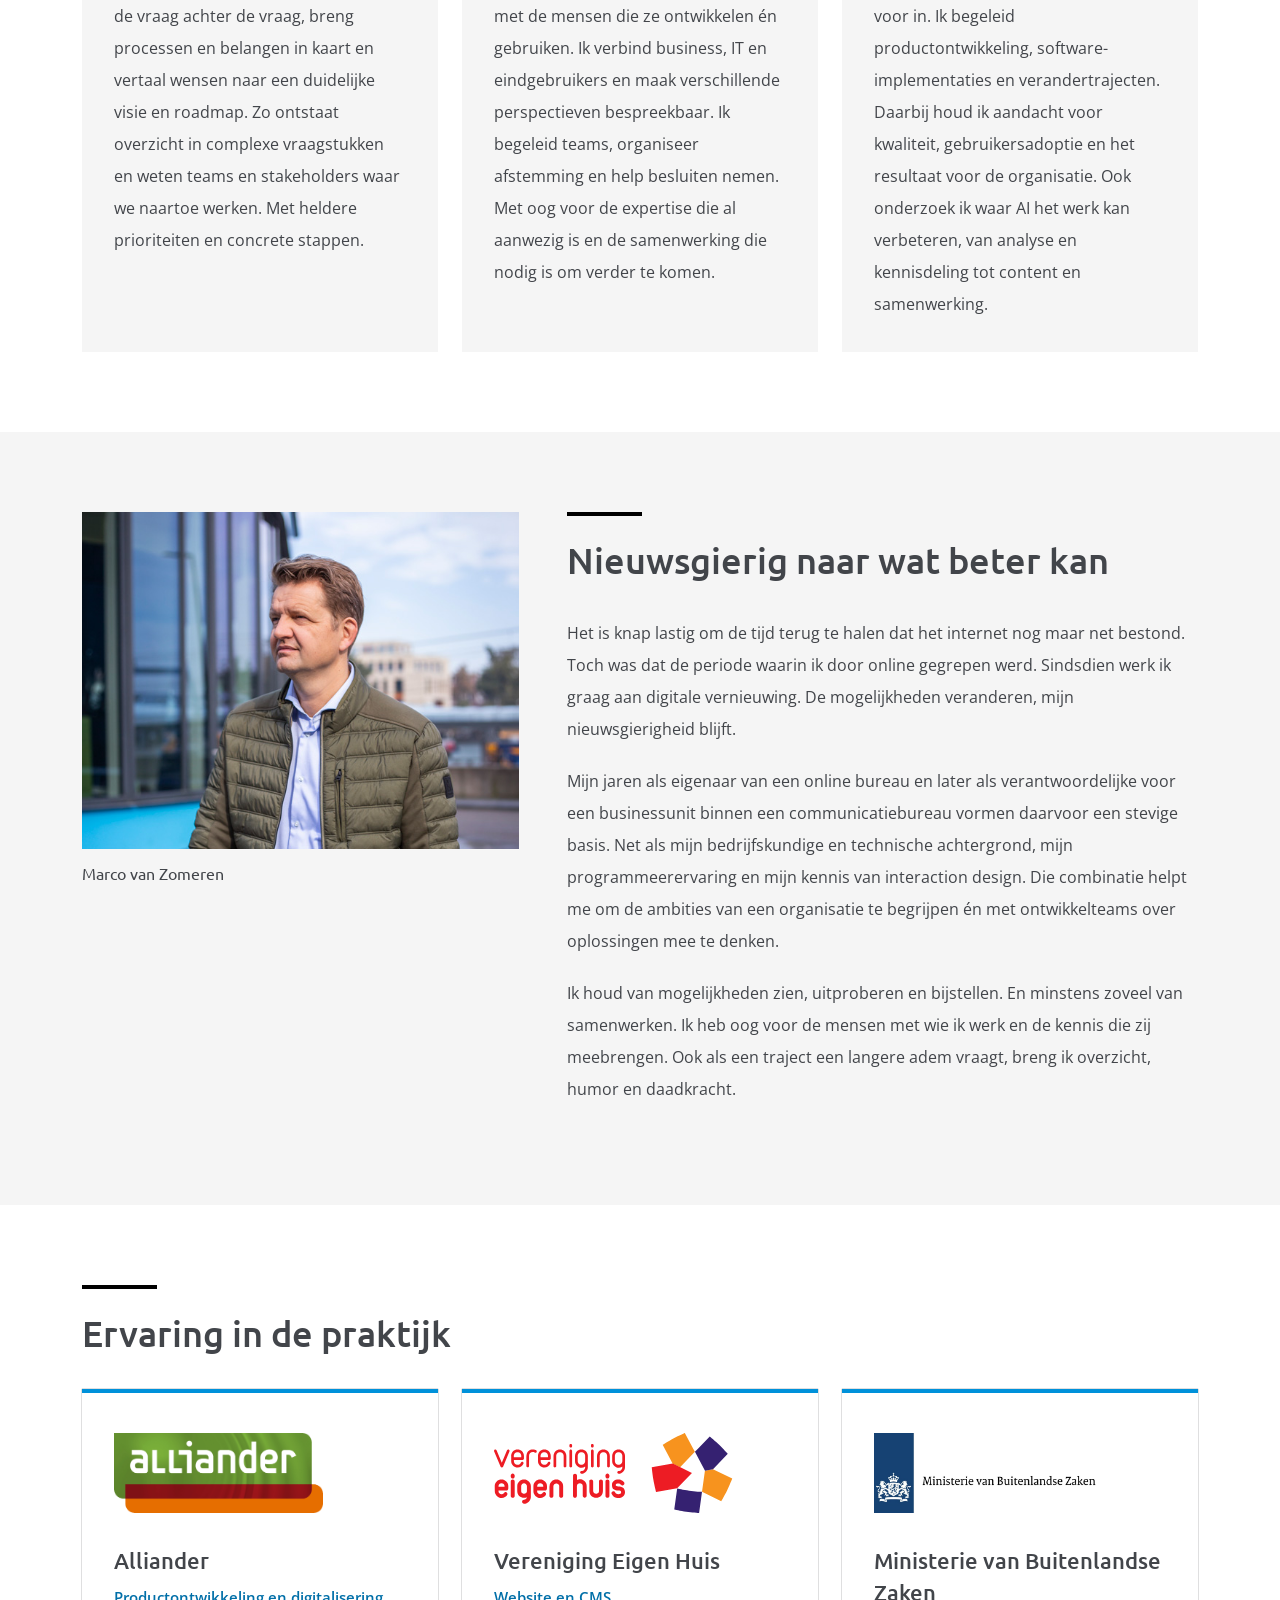
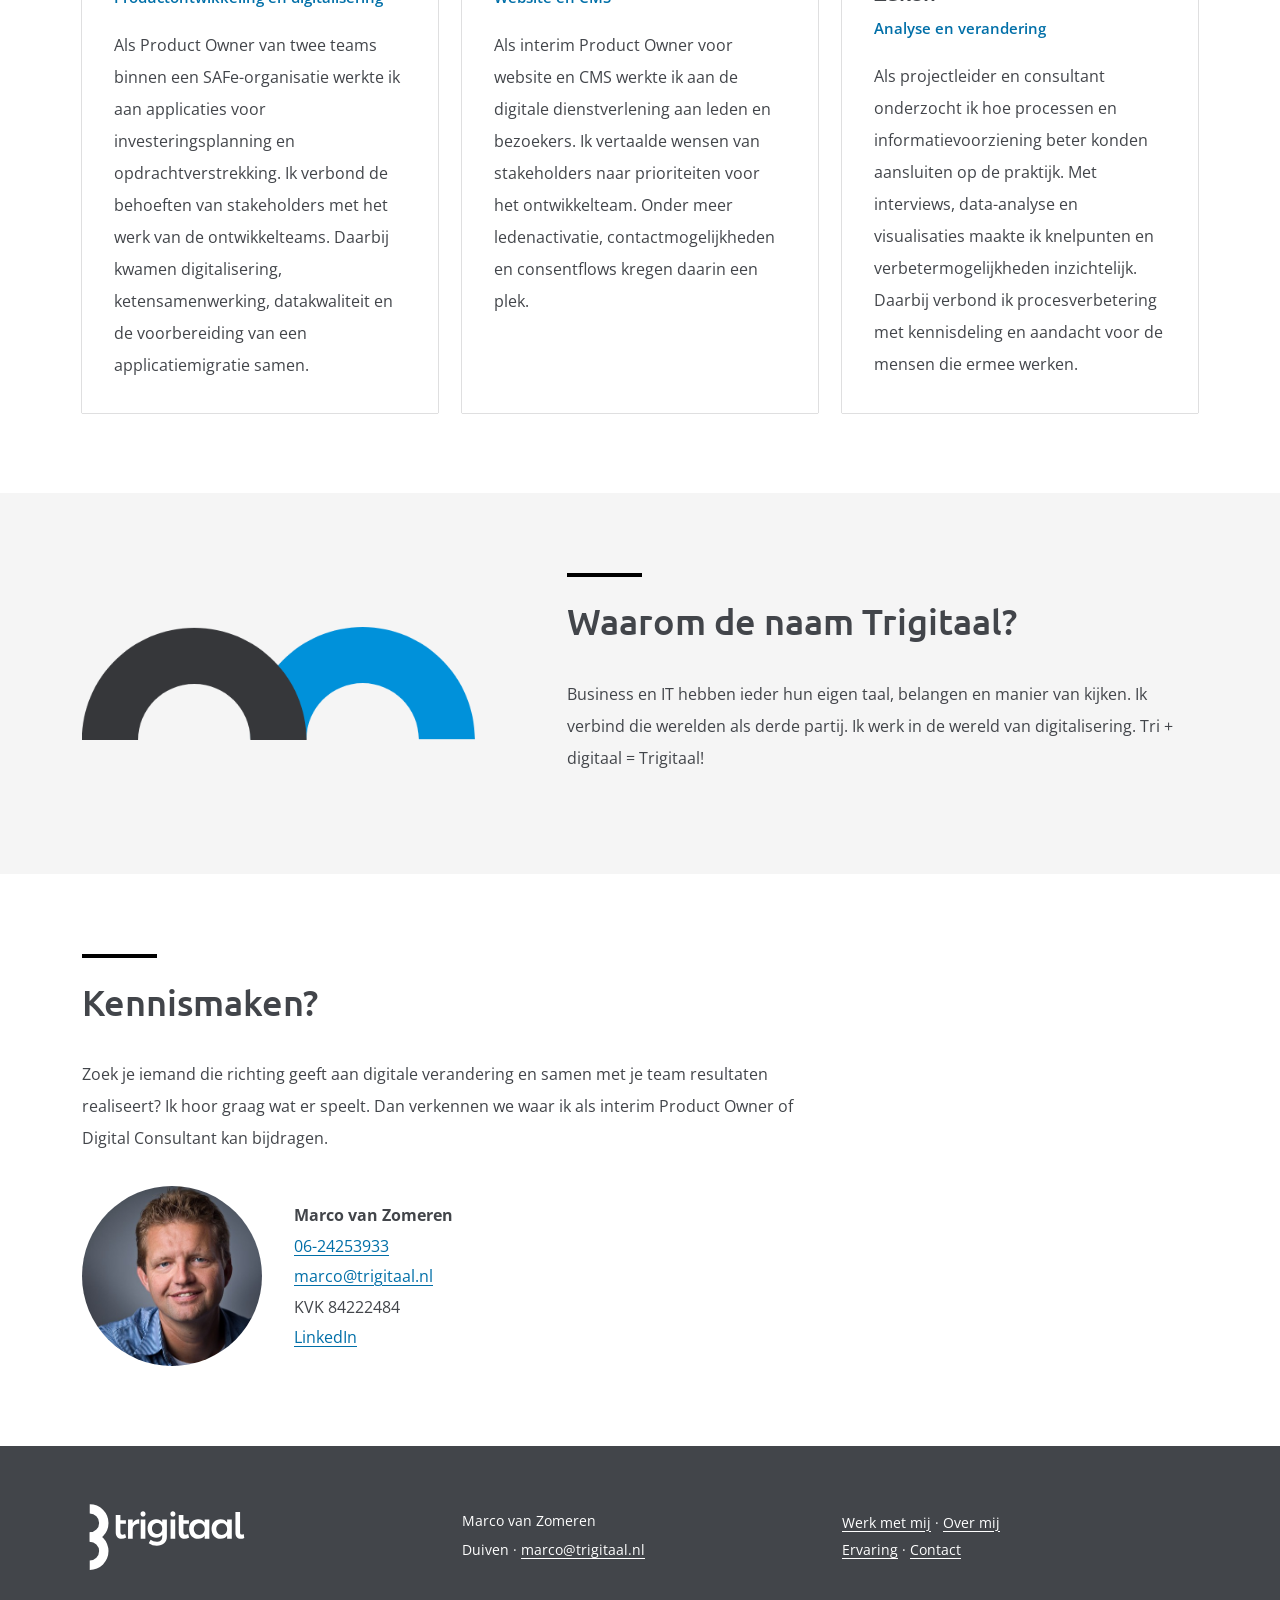
==== commit a5522ad0: "Verfijn introfoto, voeg contactportret en organisatielogo’s toe" ====
--- a/index.html
+++ b/index.html
@@ -25,9 +25,9 @@
 </header>
 <main id="inhoud" tabindex="-1">
   <section class="brandbox" aria-labelledby="intro-title">
-    <div class="container"><div class="row align-items-center g-4 g-lg-5">
-      <div class="col-md-6"><img class="hero-photo" src="assets/images/foto_marco_home.jpg" alt="Marco van Zomeren" width="600" height="821" fetchpriority="high"></div>
-      <div class="col-md-6 hero-copy"><p class="eyebrow">Marco van Zomeren · Trigitaal</p><h1 id="intro-title">We krijgen het samen voor elkaar.</h1><p class="role">Interim Product Owner en Digital Consultant</p><p>Trigitaal geeft richting aan digitale verandering. Ik sla de brug tussen business én IT voor overheid, maatschappelijke organisaties en bedrijven. Ik adviseer, begeleid en realiseer complexe producten en projecten in samenwerking met teams. Altijd met een scherpe blik op de horizon en de acties op de route daarnaartoe.</p><a class="contact-link" href="#contact">Kennismaken <span aria-hidden="true">→</span></a></div>
+    <div class="container"><div class="row align-items-center hero-row">
+      <div class="col-md-5 hero-image-column"><img class="hero-photo" src="assets/images/foto_marco_home.jpg" alt="Marco van Zomeren" width="600" height="821" fetchpriority="high"></div>
+      <div class="col-md-7 hero-copy"><p class="eyebrow">Marco van Zomeren · Trigitaal</p><h1 id="intro-title">We krijgen het samen voor elkaar.</h1><p class="role">Interim Product Owner en Digital Consultant</p><p>Trigitaal geeft richting aan digitale verandering. Ik sla de brug tussen business én IT voor overheid, maatschappelijke organisaties en bedrijven. Ik adviseer, begeleid en realiseer complexe producten en projecten in samenwerking met teams. Altijd met een scherpe blik op de horizon en de acties op de route daarnaartoe.</p><a class="contact-link" href="#contact">Kennismaken <span aria-hidden="true">→</span></a></div>
     </div></div>
   </section>
   <section id="werk-met-mij" class="section block-background-grey" aria-label="Werk met mij">
@@ -46,18 +46,18 @@
     </div></div>
   </section>
   <section id="ervaring" class="section" aria-labelledby="ervaring-title">
-    <div class="container"><h2 class="section-title" id="ervaring-title">Ervaring in de praktijk</h2><div class="row g-4"><div class="col-lg-4"><article class="card case"><div class="card-body"><h3>Alliander</h3><p class="case-subtitle">Productontwikkeling en digitalisering</p><p>Als Product Owner van twee teams binnen een SAFe-organisatie werkte ik aan applicaties voor investeringsplanning en opdrachtverstrekking. Ik verbond de behoeften van stakeholders met het werk van de ontwikkelteams. Daarbij kwamen digitalisering, ketensamenwerking, datakwaliteit en de voorbereiding van een applicatiemigratie samen.</p></div></article></div>
-<div class="col-lg-4"><article class="card case"><div class="card-body"><h3>Vereniging Eigen Huis</h3><p class="case-subtitle">Website en CMS</p><p>Als interim Product Owner voor website en CMS werkte ik aan de digitale dienstverlening aan leden en bezoekers. Ik vertaalde wensen van stakeholders naar prioriteiten voor het ontwikkelteam. Onder meer ledenactivatie, contactmogelijkheden en consentflows kregen daarin een plek.</p></div></article></div>
-<div class="col-lg-4"><article class="card case"><div class="card-body"><h3>Buitenlandse Zaken</h3><p class="case-subtitle">Analyse en verandering</p><p>Als projectleider en consultant onderzocht ik hoe processen en informatievoorziening beter konden aansluiten op de praktijk. Met interviews, data-analyse en visualisaties maakte ik knelpunten en verbetermogelijkheden inzichtelijk. Daarbij verbond ik procesverbetering met kennisdeling en aandacht voor de mensen die ermee werken.</p></div></article></div></div></div>
+    <div class="container"><h2 class="section-title" id="ervaring-title">Ervaring in de praktijk</h2><div class="row g-4"><div class="col-lg-4"><article class="card case"><div class="card-body"><div class="case-logo"><img src="assets/images/logo-alliander.png" alt="Logo Alliander" loading="lazy"></div><h3>Alliander</h3><p class="case-subtitle">Productontwikkeling en digitalisering</p><p>Als Product Owner van twee teams binnen een SAFe-organisatie werkte ik aan applicaties voor investeringsplanning en opdrachtverstrekking. Ik verbond de behoeften van stakeholders met het werk van de ontwikkelteams. Daarbij kwamen digitalisering, ketensamenwerking, datakwaliteit en de voorbereiding van een applicatiemigratie samen.</p></div></article></div>
+<div class="col-lg-4"><article class="card case"><div class="card-body"><div class="case-logo"><img src="assets/images/logo-vereniging-eigen-huis.svg" alt="Logo Vereniging Eigen Huis" loading="lazy"></div><h3>Vereniging Eigen Huis</h3><p class="case-subtitle">Website en CMS</p><p>Als interim Product Owner voor website en CMS werkte ik aan de digitale dienstverlening aan leden en bezoekers. Ik vertaalde wensen van stakeholders naar prioriteiten voor het ontwikkelteam. Onder meer ledenactivatie, contactmogelijkheden en consentflows kregen daarin een plek.</p></div></article></div>
+<div class="col-lg-4"><article class="card case"><div class="card-body"><div class="case-logo"><img src="assets/images/logo-ministerie-buitenlandse-zaken.jpg" alt="Logo Ministerie van Buitenlandse Zaken" loading="lazy"></div><h3>Ministerie van Buitenlandse Zaken</h3><p class="case-subtitle">Analyse en verandering</p><p>Als projectleider en consultant onderzocht ik hoe processen en informatievoorziening beter konden aansluiten op de praktijk. Met interviews, data-analyse en visualisaties maakte ik knelpunten en verbetermogelijkheden inzichtelijk. Daarbij verbond ik procesverbetering met kennisdeling en aandacht voor de mensen die ermee werken.</p></div></article></div></div></div>
   </section>
   <section class="section block-background-grey" aria-labelledby="naam-title">
     <div class="container"><div class="row g-4 g-lg-5 align-items-center">
       <div class="col-md-5"><img class="illustration" src="assets/images/brug.png" alt="" width="504" height="145" loading="lazy"></div>
-      <div class="col-md-7"><h2 class="section-title" id="naam-title">Waarom de naam Trigitaal?</h2><p>Business en IT hebben ieder hun eigen taal, belangen en manier van kijken. Ik verbind die werelden als adviseur, Product Owner en zelfstandig ondernemer. Als derde partij breng ik perspectieven bij elkaar en vertaal ik ze naar een gezamenlijke richting. Vandaar de naam Trigitaal.</p></div>
+      <div class="col-md-7"><h2 class="section-title" id="naam-title">Waarom de naam Trigitaal?</h2><p>Business en IT hebben ieder hun eigen taal, belangen en manier van kijken. Ik verbind die werelden als derde partij. Ik werk in de wereld van digitalisering. Tri + digitaal = Trigitaal!</p></div>
     </div></div>
   </section>
   <section id="contact" class="section contact-section" aria-labelledby="contact-title">
-    <div class="container"><div class="row"><div class="col-lg-8"><h2 class="section-title" id="contact-title">Kennismaken?</h2><p>Zoek je iemand die richting geeft aan digitale verandering en samen met je team resultaten realiseert? Ik hoor graag wat er speelt. Dan verkennen we waar ik als interim Product Owner of Digital Consultant kan bijdragen.</p><p>Mail naar <a href="mailto:marco@trigitaal.nl">marco@trigitaal.nl</a> of neem contact op via <a href="https://www.linkedin.com/in/marcovanzomeren/">LinkedIn</a>.</p></div></div></div>
+    <div class="container"><div class="row"><div class="col-lg-8"><h2 class="section-title" id="contact-title">Kennismaken?</h2><p>Zoek je iemand die richting geeft aan digitale verandering en samen met je team resultaten realiseert? Ik hoor graag wat er speelt. Dan verkennen we waar ik als interim Product Owner of Digital Consultant kan bijdragen.</p><div class="contact-person"><img class="contact-photo" src="assets/images/marco-contact.jpg" alt="Marco van Zomeren" width="240" height="160" loading="lazy"><address><strong>Marco van Zomeren</strong><br><a href="tel:+31624253933">06-24253933</a><br><a href="mailto:marco@trigitaal.nl">marco@trigitaal.nl</a><br>KVK 84222484<br><a href="https://www.linkedin.com/in/marcovanzomeren/">LinkedIn</a></address></div></div></div></div>
   </section>
 </main>
 <footer class="footer"><div class="container"><div class="row align-items-center g-4"><div class="col-md-4"><a href="#inhoud"><img src="assets/images/logo-wit.svg" alt="Trigitaal" width="170" loading="lazy"></a></div><div class="col-md-4"><p>Marco van Zomeren<br>Duiven · <a href="mailto:marco@trigitaal.nl">marco@trigitaal.nl</a></p></div><div class="col-md-4"><nav aria-label="Footernavigatie"><a href="#werk-met-mij">Werk met mij</a> · <a href="#over-mij">Over mij</a><br><a href="#ervaring">Ervaring</a> · <a href="#contact">Contact</a></nav></div></div></div></footer>
